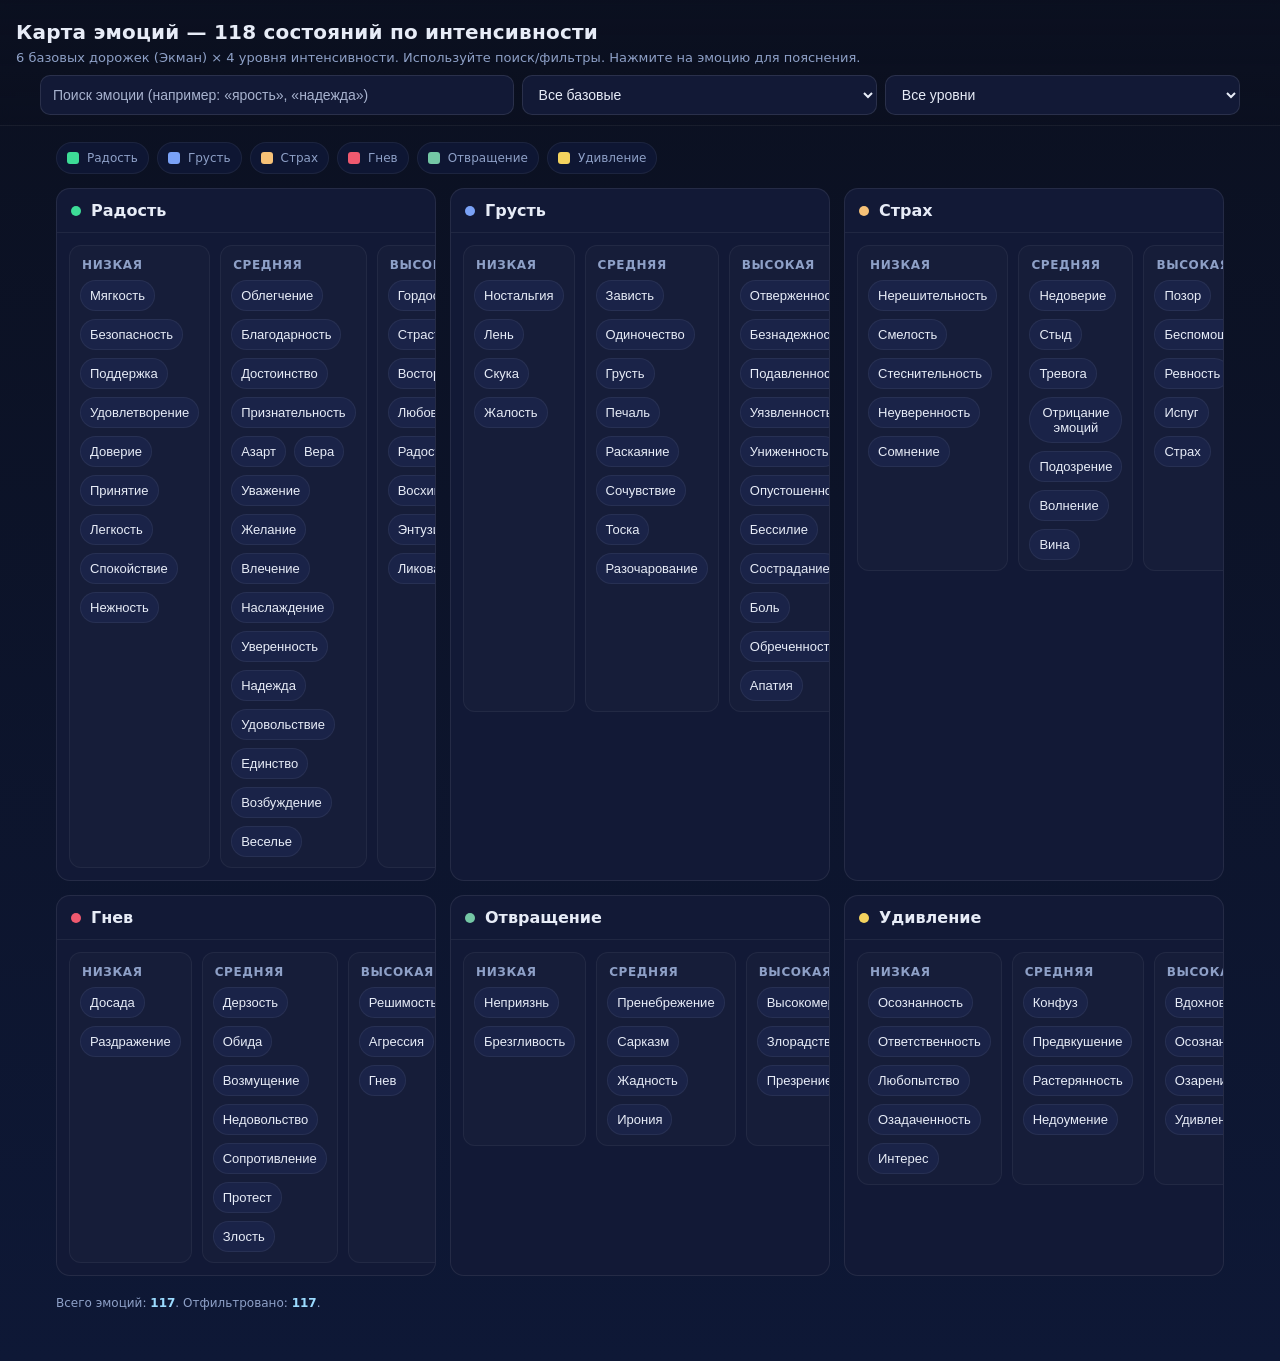
==== index.html.html @ 478380b5 "Add files via upload" ====
<!DOCTYPE html><html lang="ru"><head><meta name="x-poe-datastore-behavior" content="local_only"><meta http-equiv="Content-Security-Policy" content="default-src 'self' 'unsafe-inline' 'unsafe-eval' data: blob: https://cdnjs.cloudflare.com https://cdn.jsdelivr.net https://code.jquery.com https://unpkg.com https://d3js.org https://threejs.org https://cdn.plot.ly https://stackpath.bootstrapcdn.com https://maps.googleapis.com https://cdn.tailwindcss.com https://ajax.googleapis.com https://kit.fontawesome.com https://cdn.datatables.net https://maxcdn.bootstrapcdn.com https://code.highcharts.com https://tako-static-assets-production.s3.amazonaws.com https://www.youtube.com https://fonts.googleapis.com https://fonts.gstatic.com https://pfst.cf2.poecdn.net https://puc.poecdn.net https://i.imgur.com https://wikimedia.org https://*.icons8.com https://*.giphy.com https://picsum.photos https://images.unsplash.com; frame-src 'self' https://www.youtube.com https://trytako.com; child-src 'self'; manifest-src 'self'; worker-src 'self'; upgrade-insecure-requests; block-all-mixed-content;">
<meta charset="UTF-8">
<meta name="viewport" content="width=device-width,initial-scale=1">
<title>Карта эмоций — 118 состояний по интенсивности</title>
<style>
  :root{
    --bg:#0b1020; --card:#121936; --muted:#8ea0c7; --text:#e7ecf7;
    --joy:#3ddc97; --sad:#7aa2f7; --fear:#f6c177; --anger:#ef596f; --disgust:#74c7a5; --surprise:#f4d35e;
    --chip:#1a2348; --chip-hover:#223062; --pill:#0e1633; --accent:#9bdbff;
  }
  *{box-sizing:border-box}
  body{margin:0;background:linear-gradient(180deg,#0b1020 0%,#0e1836 100%);color:var(--text);font-family:Inter,system-ui,Segoe UI,Roboto,Arial,sans-serif}
  header{padding:20px 16px 10px;position:sticky;top:0;background:linear-gradient(180deg, rgba(11,16,32,.95), rgba(11,16,32,.70));backdrop-filter: blur(6px);z-index:10;border-bottom:1px solid rgba(255,255,255,.06)}
  h1{margin:0 0 6px;font-size:20px;letter-spacing:.2px}
  .sub{color:var(--muted);font-size:13px;margin-bottom:10px}
  .controls{display:grid;gap:8px;grid-template-columns:1fr;max-width:1200px;margin:0 auto}
  @media(min-width:700px){.controls{grid-template-columns: 1.2fr .9fr .9fr}}
  input[type="search"],select{
    background:var(--card);border:1px solid rgba(255,255,255,.1);color:var(--text);
    padding:10px 12px;border-radius:10px;outline:none;font-size:14px;width:100%
  }
  input::placeholder{color:#a8b3cf}
  main{max-width:1200px;margin:16px auto;padding:0 16px 32px}
  .legend{display:flex;flex-wrap:wrap;gap:8px;margin-bottom:14px}
  .legend .item{display:flex;align-items:center;gap:8px;background:var(--pill);padding:8px 10px;border-radius:999px;border:1px solid rgba(255,255,255,.06);font-size:12px;color:var(--muted)}
  .sw{width:12px;height:12px;border-radius:3px}
  .grid{display:grid;gap:14px}
  @media(min-width:800px){.grid{grid-template-columns: repeat(2, minmax(0,1fr))}}
  @media(min-width:1100px){.grid{grid-template-columns: repeat(3, minmax(0,1fr))}}
  .lane{background:var(--card);border:1px solid rgba(255,255,255,.08);border-radius:14px;overflow:hidden}
  .lane h2{margin:0;padding:12px 14px;font-size:16px;display:flex;align-items:center;gap:10px;border-bottom:1px solid rgba(255,255,255,.06)}
  .lane h2 .dot{width:10px;height:10px;border-radius:50%}
  .levels{display:grid;grid-template-columns:repeat(4, 1fr);gap:10px;padding:12px}
  .col{background:rgba(255,255,255,.02);border:1px solid rgba(255,255,255,.05);border-radius:12px;padding:10px;display:flex;flex-direction:column;min-height:180px}
  .col h3{margin:2px 2px 8px;font-size:12px;color:var(--muted);font-weight:600;text-transform:uppercase;letter-spacing:.6px}
  .chips{display:flex;flex-wrap:wrap;gap:8px}
  .chip{
    background:var(--chip);border:1px solid rgba(255,255,255,.06);color:var(--text);
    padding:7px 9px;border-radius:999px;font-size:13px;cursor:pointer;transition:.15s ease;
  }
  .chip:hover{background:var(--chip-hover);transform:translateY(-1px)}
  .muted{opacity:.6}
  .footer{color:var(--muted);font-size:12px;margin-top:18px;line-height:1.55}
  .count{color:var(--accent);font-weight:600}
  dialog{
    width:min(680px, calc(100% - 32px));border:1px solid rgba(255,255,255,.2);border-radius:14px;padding:0;background:#0c1430;color:var(--text);
    box-shadow:0 20px 60px rgba(0,0,0,.5)
  }
  dialog::backdrop{background:rgba(3,6,16,.6);backdrop-filter: blur(2px)}
  .md{padding:16px}
  .md h4{margin:0 0 6px;font-size:16px}
  .md p{margin:0 0 8px;color:#c7d0ea;font-size:14px}
  .badge{display:inline-flex;gap:6px;align-items:center;background:#0f1a3e;border:1px solid rgba(255,255,255,.08);border-radius:999px;padding:6px 10px;font-size:12px;margin:4px 6px 0 0}
  .xbtn{background:none;border:none;color:#aeb9d9;font-size:13px;cursor:pointer;padding:10px 12px}
  .head{display:flex;justify-content:space-between;align-items:center;border-bottom:1px solid rgba(255,255,255,.08);padding:10px 12px}
  .head h3{margin:0;font-size:15px}
  .empty{color:var(--muted);text-align:center;padding:18px 6px}
</style>
</head>
<body>
<header>
  <h1>Карта эмоций — 118 состояний по интенсивности</h1>
  <div class="sub">6 базовых дорожек (Экман) × 4 уровня интенсивности. Используйте поиск/фильтры. Нажмите на эмоцию для пояснения.</div>
  <div class="controls">
    <input id="q" type="search" placeholder="Поиск эмоции (например: «ярость», «надежда»)">
    <select id="f-base">
      <option value="">Все базовые</option>
      <option value="Радость">Радость</option>
      <option value="Грусть">Грусть</option>
      <option value="Страх">Страх</option>
      <option value="Гнев">Гнев</option>
      <option value="Отвращение">Отвращение</option>
      <option value="Удивление">Удивление</option>
    </select>
    <select id="f-level">
      <option value="">Все уровни</option>
      <option value="Низкая">Низкая</option>
      <option value="Средняя">Средняя</option>
      <option value="Высокая">Высокая</option>
      <option value="Пиковая">Пиковая</option>
    </select>
  </div>
</header>

<main>
  <div class="legend">
    <div class="item"><span class="sw" style="background:var(--joy)"></span>Радость</div>
    <div class="item"><span class="sw" style="background:var(--sad)"></span>Грусть</div>
    <div class="item"><span class="sw" style="background:var(--fear)"></span>Страх</div>
    <div class="item"><span class="sw" style="background:var(--anger)"></span>Гнев</div>
    <div class="item"><span class="sw" style="background:var(--disgust)"></span>Отвращение</div>
    <div class="item"><span class="sw" style="background:var(--surprise)"></span>Удивление</div>
  </div>

  <div id="grid" class="grid"></div>
  <div class="footer">
    Всего эмоций: <span id="total" class="count">0</span>. Отфильтровано: <span id="shown" class="count">0</span>.
  </div>
</main>

<dialog id="dlg">
  <div class="head">
    <h3 id="dlg-title">Эмоция</h3>
    <button class="xbtn" onclick="dlg.close()">Закрыть ✕</button>
  </div>
  <div class="md">
    <h4 id="dlg-sub"></h4>
    <p id="dlg-desc"></p>
    <div id="dlg-tags"></div>
  </div>
</dialog>

<script>
const dataRaw = [
  // Формат: [эмоция, базовая, уровень, пояснение]
  ["Облегчение","Радость","Средняя","Радость после снятия угрозы; оттенок удивления."],
  ["Благодарность","Радость","Средняя","Позитив к источнику пользы; социальная радость."],
  ["Достоинство","Радость","Средняя","Самопринятие и ценность; спокойная радость."],
  ["Признательность","Радость","Средняя","Социальная благодарность; теплая радость."],
  ["Мягкость","Радость","Низкая","Спокойное принятие, доброжелательность."],
  ["Неприязнь","Отвращение","Низкая","Слабое отталкивание/несимпатия."],
  ["Пренебрежение","Отвращение","Средняя","Отталкивание с чувством превосходства."],
  ["Брезгливость","Отвращение","Низкая","Физическое/моральное отвращение низкой интенсивности."],
  ["Экстаз","Радость","Пиковая","Пиковая радость, трансперсональная эйфория."],
  ["Азарт","Радость","Средняя","Возбужденная радость ожидания успеха."],
  ["Высокомерие","Отвращение","Высокая","Отвращение + превосходство; иногда примесь радости."],
  ["Гордость","Радость","Высокая","Радость от собственных достижений."],
  ["Отвращение","Отвращение","Пиковая","Сильное неприятие/отталкивание."],
  ["Зависть","Грусть","Средняя","Грусть по недостающему + гнев; помещено в грусть, средняя."],
  ["Дерзость","Гнев","Средняя","Напористость, вызов; гневная энергия."],
  ["Осознанность","Удивление","Низкая","Ясность восприятия; мягкое удивление/инсайт."],
  ["Ответственность","Удивление","Низкая","Осознанный выбор; близко к спокойному принятию."],
  ["Ностальгия","Грусть","Низкая","Светлая грусть по прошлому."],
  ["Недоверие","Страх","Средняя","Предосторожность перед возможной угрозой."],
  ["Вера","Радость","Средняя","Позитивное ожидание; смесь радости и удивления."],
  ["Нерешительность","Страх","Низкая","Неопределенность, боязнь ошибиться."],
  ["Одиночество","Грусть","Средняя","Боль отсутствия связи/близости."],
  ["Отверженность","Грусть","Высокая","Сильная социальная боль; примесь страха."],
  ["Грусть","Грусть","Средняя","Базовая грусть средней интенсивности."],
  ["Лень","Грусть","Низкая","Энергетический спад; апатичность."],
  ["Позор","Страх","Высокая","Страх социального осуждения; примесь грусти."],
  ["Безнадежность","Грусть","Высокая","Потеря ожидания улучшения."],
  ["Подавленность","Грусть","Высокая","Тяжелое, устойчивое снижение настроения."],
  ["Печаль","Грусть","Средняя","Близко к грусти; умеренная интенсивность."],
  ["Беспомощность","Страх","Высокая","Ощущение утраты контроля; близко к страху."],
  ["Конфуз","Удивление","Средняя","Смущающее удивление; примесь страха."],
  ["Уязвленность","Грусть","Высокая","Боль/обида, близко к грусти и страху."],
  ["Униженность","Грусть","Высокая","Социальная боль; грусть + страх."],
  ["Опустошенность","Грусть","Высокая","Сильное чувство потери/пустоты."],
  ["Бессилие","Грусть","Высокая","Нет сил/возможности действовать; близко к грусти."],
  ["Раскаяние","Грусть","Средняя","Печаль о содеянном + мотивация исправить."],
  ["Стыд","Страх","Средняя","Страх оценки себя другими; иногда грусть."],
  ["Обида","Гнев","Средняя","Гнев от пережитой несправедливости; примесь грусти."],
  ["Уважение","Радость","Средняя","Теплое признание ценности другого."],
  ["Желание","Радость","Средняя","Направленная позитивная мотивация."],
  ["Влечение","Радость","Средняя","Притяжение/интерес к объекту; позитивный заряд."],
  ["Смелость","Страх","Низкая","Действие несмотря на страх; контроль над страхом."],
  ["Страсть","Радость","Высокая","Сильная вовлеченность и энергия."],
  ["Восторг","Радость","Высокая","Сильная радость и восхищение."],
  ["Наслаждение","Радость","Средняя","Удовольствие от процесса/результата."],
  ["Блаженство","Радость","Пиковая","Глубокая, спокойная пиковая радость."],
  ["Эйфория","Радость","Пиковая","Пик возбуждённой радости."],
  ["Предвкушение","Удивление","Средняя","Ожидание новизны; радостное напряжение."],
  ["Вдохновение","Удивление","Высокая","Сильный инсайт + подъём радости."],
  ["Любопытство","Удивление","Низкая","Мягкое стремление к новому/неизвестному."],
  ["Сочувствие","Грусть","Средняя","Разделение чужой боли; грусть с теплотой."],
  ["Сострадание","Грусть","Высокая","Глубокая эмпатия к страданию другого."],
  ["Уверенность","Радость","Средняя","Спокойная позитивная определённость."],
  ["Тревога","Страх","Средняя","Угроза неопределенная; настороженность."],
  ["Тоска","Грусть","Средняя","Тягостная грусть/желание недостижимого."],
  ["Досада","Гнев","Низкая","Лёгкое недовольство; низкий гнев."],
  ["Растерянность","Удивление","Средняя","Потеря ориентиров при неожиданности."],
  ["Ненависть","Гнев","Пиковая","Пик гнева с отвращением; враждебность."],
  ["Осознание","Удивление","Высокая","Сильный инсайт; переход к действию."],
  ["Ревность","Страх","Высокая","Страх утраты + гнев; помещено в страх."],
  ["Скука","Грусть","Низкая","Низкоэнергетическая грусть/дефицит стимула."],
  ["Возмущение","Гнев","Средняя","Проактивный гнев к нарушению норм."],
  ["Боль","Грусть","Высокая","Эмоциональная боль; потеря/нехватка."],
  ["Любовь","Радость","Высокая","Спектр от нежности до экстаза; здесь как высокая радость."],
  ["Горе","Грусть","Пиковая","Пик грусти/утраты."],
  ["Радость","Радость","Высокая","Базовая высокая радость."],
  ["Озадаченность","Удивление","Низкая","Слабое удивление, вопросительность."],
  ["Решимость","Гнев","Высокая","Энергия преодоления; направленный гнев."],
  ["Раздражение","Гнев","Низкая","Низкоуровневый гнев."],
  ["Отрицание эмоций","Страх","Средняя","Стратегия избегания чувств; страх столкновения."],
  ["Восхищение","Радость","Высокая","Радость + удивление перед превосходством."],
  ["Надежда","Радость","Средняя","Позитивное ожидание исхода."],
  ["Энтузиазм","Радость","Высокая","Энергичная радость, готовность действовать."],
  ["Обреченность","Грусть","Высокая","Смирение с негативным исходом; безысходность."],
  ["Апатия","Грусть","Высокая","Глубокое безразличие; низкая энергия."],
  ["Подозрение","Страх","Средняя","Ожидание злого умысла."],
  ["Волнение","Страх","Средняя","Возбужденный страх/ожидание; может быть и радость."],
  ["Жалость","Грусть","Низкая","Лёгкая грусть к чужой уязвимости."],
  ["Недовольство","Гнев","Средняя","Устойчивое несогласие; ближе к гневу."],
  ["Стеснительность","Страх","Низкая","Социальный страх, мягкий."],
  ["Безопасность","Радость","Низкая","Спокойная позитивность от защищенности."],
  ["Озарение","Удивление","Высокая","Сильное удивление-понимание."],
  ["Поддержка","Радость","Низкая","Чувство опоры; спокойная радость."],
  ["Удовлетворение","Радость","Низкая","Спокойная завершенность; низкая радость."],
  ["Недоумение","Удивление","Средняя","Сильнее озадаченности, но без шока."],
  ["Удивление","Удивление","Высокая","Базовая сильная реакция новизны."],
  ["Удовольствие","Радость","Средняя","Позитивный аффект от стимула/деятельности."],
  ["Доверие","Радость","Низкая","Спокойное принятие и опора на другого."],
  ["Единство","Радость","Средняя","Сопричастность; тёплая радость."],
  ["Принятие","Радость","Низкая","Спокойная согласованность с реальностью."],
  ["Сарказм","Отвращение","Средняя","Отталкивание, выраженное остро/иронично."],
  ["Злорадство","Отвращение","Высокая","Отвращение + радость от чужой неудачи."],
  ["Агрессия","Гнев","Высокая","Действующий гнев."],
  ["Неуверенность","Страх","Низкая","Слабый страх собственной несостоятельности."],
  ["Вина","Страх","Средняя","Страх оценки + желание исправить; примесь грусти."],
  ["Возбуждение","Радость","Средняя","Энергетический подъём/sexual arousal; позитивный тон."],
  ["Легкость","Радость","Низкая","Облегчённое, воздушное состояние."],
  ["Веселье","Радость","Средняя","Активная радость, шуточность."],
  ["Испуг","Страх","Высокая","Острая краткая реакция на угрозу; ближе к высокой."],
  ["Жадность","Отвращение","Средняя","Социально неодобряемое стремление; примесь страха."],
  ["Ликование","Радость","Высокая","Торжествующая радость."],
  ["Ирония","Отвращение","Средняя","Мягкая форма отторжения через насмешку."],
  ["Интерес","Удивление","Низкая","Тёплое направленное удивление."],
  ["Страх","Страх","Высокая","Базовый сильный страх."],
  ["Разочарование","Грусть","Средняя","Потерянные ожидания + лёгкий гнев."],
  ["Презрение","Отвращение","Высокая","Сильное моральное отторжение."],
  ["Спокойствие","Радость","Низкая","Позитивный гомеостаз/равновесие."],
  ["Нежность","Радость","Низкая","Тёплая мягкая радость к объекту привязанности."],
  ["Сопротивление","Гнев","Средняя","Энергия отказа/противостояния."],
  ["Протест","Гнев","Средняя","Активный отказ/несогласие; социальный гнев."],
  ["Гнев","Гнев","Высокая","Базовая высокая интенсивность гнева."],
  ["Ярость","Гнев","Пиковая","Пик гнева; утрата контроля."],
  ["Злость","Гнев","Средняя","Сильнее раздражения, но ниже гнева."],
  ["Потрясение","Удивление","Пиковая","Шоковая вершина удивления."],
  ["Сомнение","Страх","Низкая","Низкий страх ошибки/неопределённости."],
  ["Паника","Страх","Пиковая","Пик страха с потерей контроля."],
  ["Ужас","Страх","Пиковая","Пик страха, парализующий."],
];

const lanes = [
  { base:"Радость", color:"var(--joy)" },
  { base:"Грусть", color:"var(--sad)" },
  { base:"Страх", color:"var(--fear)" },
  { base:"Гнев", color:"var(--anger)" },
  { base:"Отвращение", color:"var(--disgust)" },
  { base:"Удивление", color:"var(--surprise)" },
];

const levels = ["Низкая","Средняя","Высокая","Пиковая"];

const gridEl = document.getElementById('grid');
const qEl = document.getElementById('q');
const fBaseEl = document.getElementById('f-base');
const fLevelEl = document.getElementById('f-level');
const totalEl = document.getElementById('total');
const shownEl = document.getElementById('shown');
const dlg = document.getElementById('dlg');
const dlgTitle = document.getElementById('dlg-title');
const dlgSub = document.getElementById('dlg-sub');
const dlgDesc = document.getElementById('dlg-desc');
const dlgTags = document.getElementById('dlg-tags');

const items = dataRaw.map(([name,base,level,desc])=>({name,base,level,desc}));

function build() {
  gridEl.innerHTML = '';
  let shownCount = 0;
  const q = (qEl.value||'').trim().toLowerCase();
  const fBase = fBaseEl.value;
  const fLevel = fLevelEl.value;

  lanes.forEach(l=>{
    const lane = document.createElement('section');
    lane.className = 'lane';
    const h2 = document.createElement('h2');
    const dot = document.createElement('span');
    dot.className = 'dot';
    dot.style.background = l.color;
    h2.appendChild(dot);
    const title = document.createElement('span');
    title.textContent = l.base;
    h2.appendChild(title);
    lane.appendChild(h2);

    const levelsWrap = document.createElement('div');
    levelsWrap.className = 'levels';

    levels.forEach(level=>{
      const col = document.createElement('div');
      col.className = 'col';
      const h3 = document.createElement('h3');
      h3.textContent = level;
      col.appendChild(h3);
      const chips = document.createElement('div');
      chips.className = 'chips';

      const filtered = items.filter(it=>{
        if(it.base!==l.base) return false;
        if(it.level!==level) return false;
        if(fBase && it.base!==fBase) return false;
        if(fLevel && it.level!==fLevel) return false;
        if(q && !it.name.toLowerCase().includes(q)) return false;
        return true;
      });

      if(filtered.length===0){
        const empty = document.createElement('div');
        empty.className = 'empty muted';
        empty.textContent = '—';
        col.appendChild(empty);
      } else {
        filtered.forEach(it=>{
          const chip = document.createElement('button');
          chip.className = 'chip';
          chip.textContent = it.name;
          chip.title = it.desc;
          chip.onclick = ()=>openDialog(it);
          chips.appendChild(chip);
          shownCount++;
        });
        col.appendChild(chips);
      }
      levelsWrap.appendChild(col);
    });

    lane.appendChild(levelsWrap);
    gridEl.appendChild(lane);
  });

  totalEl.textContent = items.length.toString();
  shownEl.textContent = shownCount.toString();
}

function openDialog(it){
  dlgTitle.textContent = it.name;
  dlgSub.textContent = `${it.base} • ${it.level} интенсивность`;
  dlgDesc.textContent = it.desc || '';
  dlgTags.innerHTML = `
    <span class="badge">Базовая: ${it.base}</span>
    <span class="badge">Уровень: ${it.level}</span>
  `;
  if(typeof dlg.showModal==='function'){ dlg.showModal(); }
  else { alert(it.name + " — " + it.base + " / " + it.level); }
}

qEl.addEventListener('input',build);
fBaseEl.addEventListener('change',build);
fLevelEl.addEventListener('change',build);

build();
</script>


</body></html>
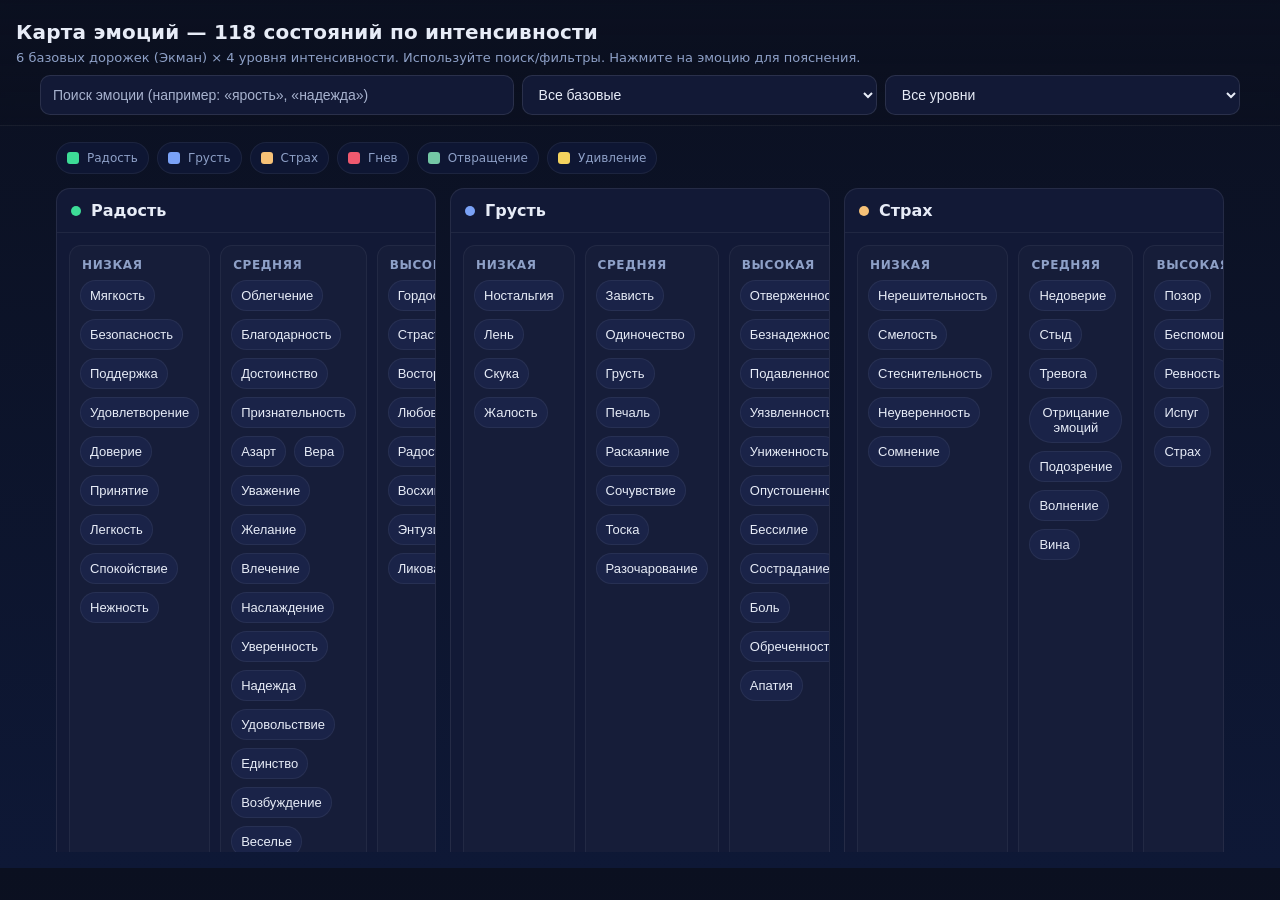
==== commit 4e2caea3: "Update index.html Правка отступов" ====
--- a/index.html.html
+++ b/index.html.html
@@ -20,7 +20,13 @@
     padding:10px 12px;border-radius:10px;outline:none;font-size:14px;width:100%
   }
   input::placeholder{color:#a8b3cf}
-  main{max-width:1200px;margin:16px auto;padding:0 16px 32px}
+  main{
+  max-width:1200px;
+  margin:16px auto;
+  padding:0 16px;
+  height:calc(100vh - 190px);
+  overflow:hidden;
+}
   .legend{display:flex;flex-wrap:wrap;gap:8px;margin-bottom:14px}
   .legend .item{display:flex;align-items:center;gap:8px;background:var(--pill);padding:8px 10px;border-radius:999px;border:1px solid rgba(255,255,255,.06);font-size:12px;color:var(--muted)}
   .sw{width:12px;height:12px;border-radius:3px}
@@ -30,10 +36,22 @@
   .lane{background:var(--card);border:1px solid rgba(255,255,255,.08);border-radius:14px;overflow:hidden}
   .lane h2{margin:0;padding:12px 14px;font-size:16px;display:flex;align-items:center;gap:10px;border-bottom:1px solid rgba(255,255,255,.06)}
   .lane h2 .dot{width:10px;height:10px;border-radius:50%}
-  .levels{display:grid;grid-template-columns:repeat(4, 1fr);gap:10px;padding:12px}
+  .levels{
+  display:grid;
+  grid-template-columns:repeat(4,1fr);
+  gap:10px;
+  padding:12px;
+  height:100%;
+  overflow:hidden;
+}
   .col{background:rgba(255,255,255,.02);border:1px solid rgba(255,255,255,.05);border-radius:12px;padding:10px;display:flex;flex-direction:column;min-height:180px}
   .col h3{margin:2px 2px 8px;font-size:12px;color:var(--muted);font-weight:600;text-transform:uppercase;letter-spacing:.6px}
-  .chips{display:flex;flex-wrap:wrap;gap:8px}
+  .chips{
+  display:flex;
+  flex-wrap:wrap;
+  gap:8px;
+  overflow-y:auto;
+}
   .chip{
     background:var(--chip);border:1px solid rgba(255,255,255,.06);color:var(--text);
     padding:7px 9px;border-radius:999px;font-size:13px;cursor:pointer;transition:.15s ease;
@@ -346,4 +364,4 @@
 </script>
 
 
-</body></html>+</body></html>
